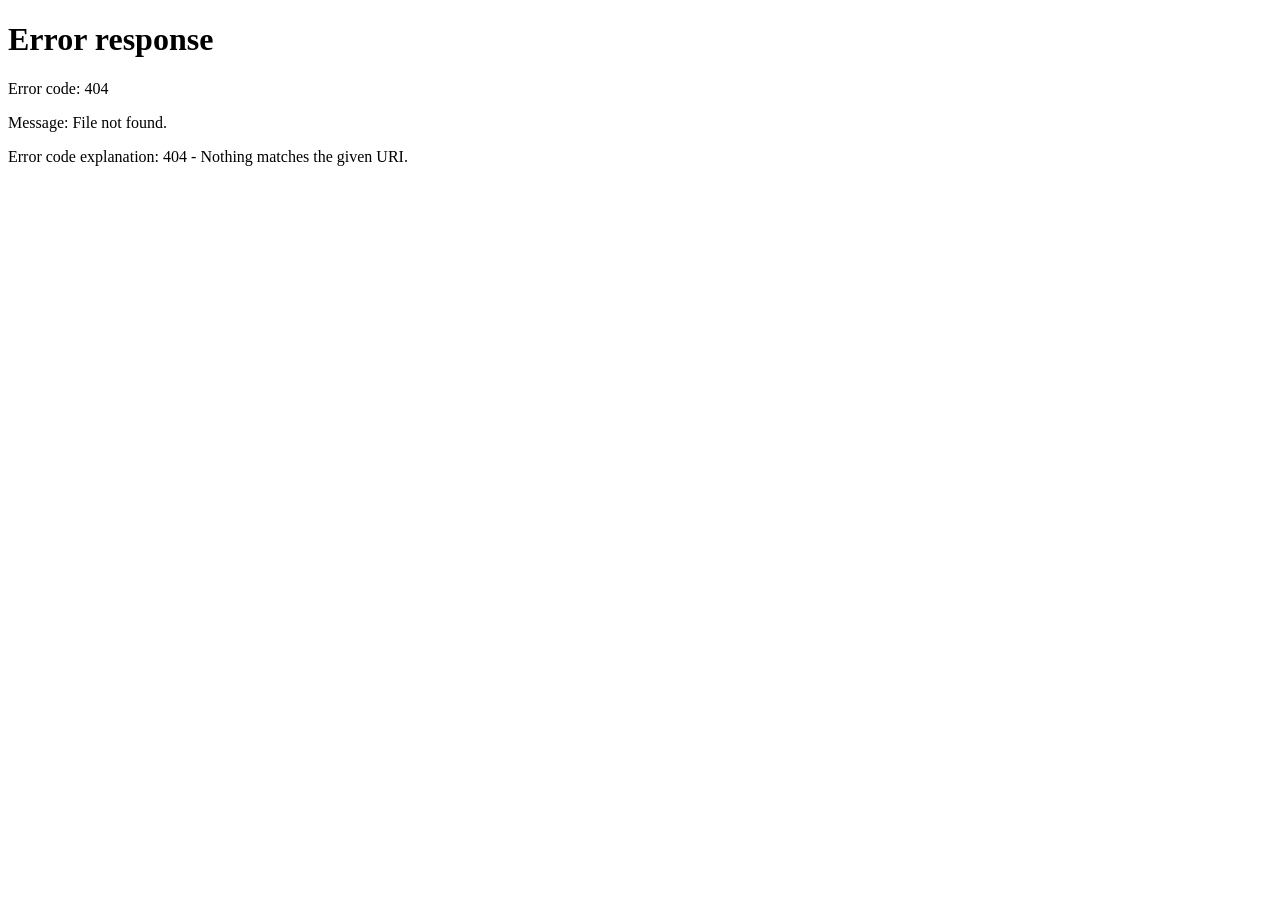
==== index.html @ da8bfcdc "Initial import of KR vocabulary app" ====
<!doctype html>
<html lang="zh-Hant">
  <head>
    <meta charset="UTF-8" />
    <meta name="viewport" content="width=device-width, initial-scale=1.0" />
    <meta http-equiv="refresh" content="0; url=write.html" />
    <title>???桀???/title>
  </head>
  <body>
    <p>Redirecting to <a href="write.html">write.html</a>...</p>
  </body>
</html>
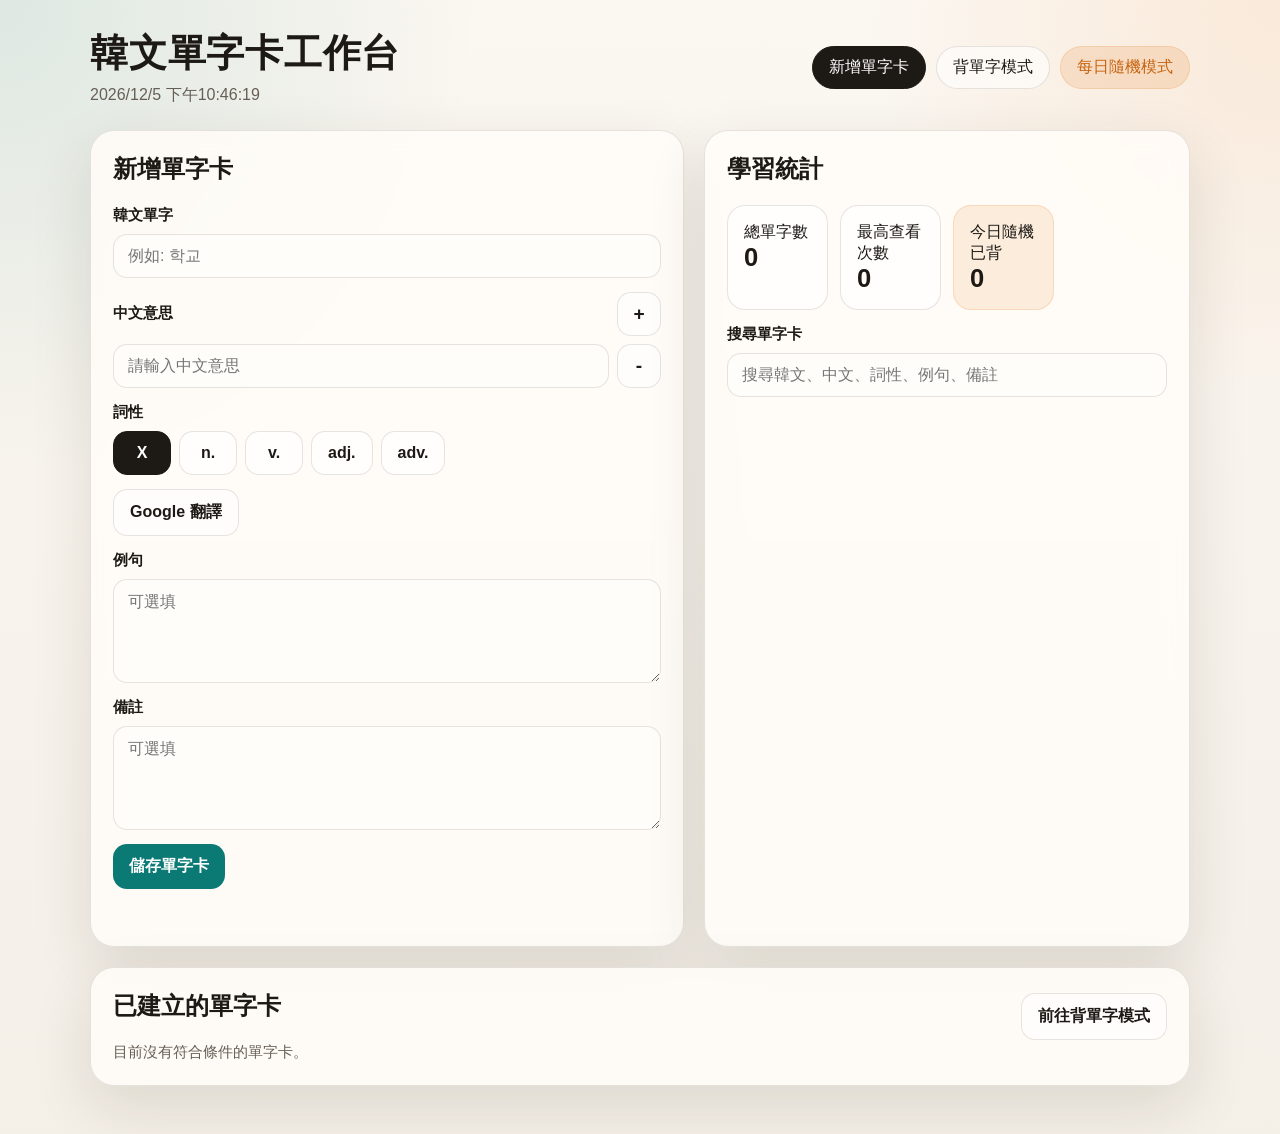
==== commit b9d88efb: "Fix GitHub Pages UTF-8 frontend" ====
--- a/index.html
+++ b/index.html
@@ -4,7 +4,7 @@
     <meta charset="UTF-8" />
     <meta name="viewport" content="width=device-width, initial-scale=1.0" />
     <meta http-equiv="refresh" content="0; url=write.html" />
-    <title>???桀???/title>
+    <title>韓文單字卡</title>
   </head>
   <body>
     <p>Redirecting to <a href="write.html">write.html</a>...</p>
